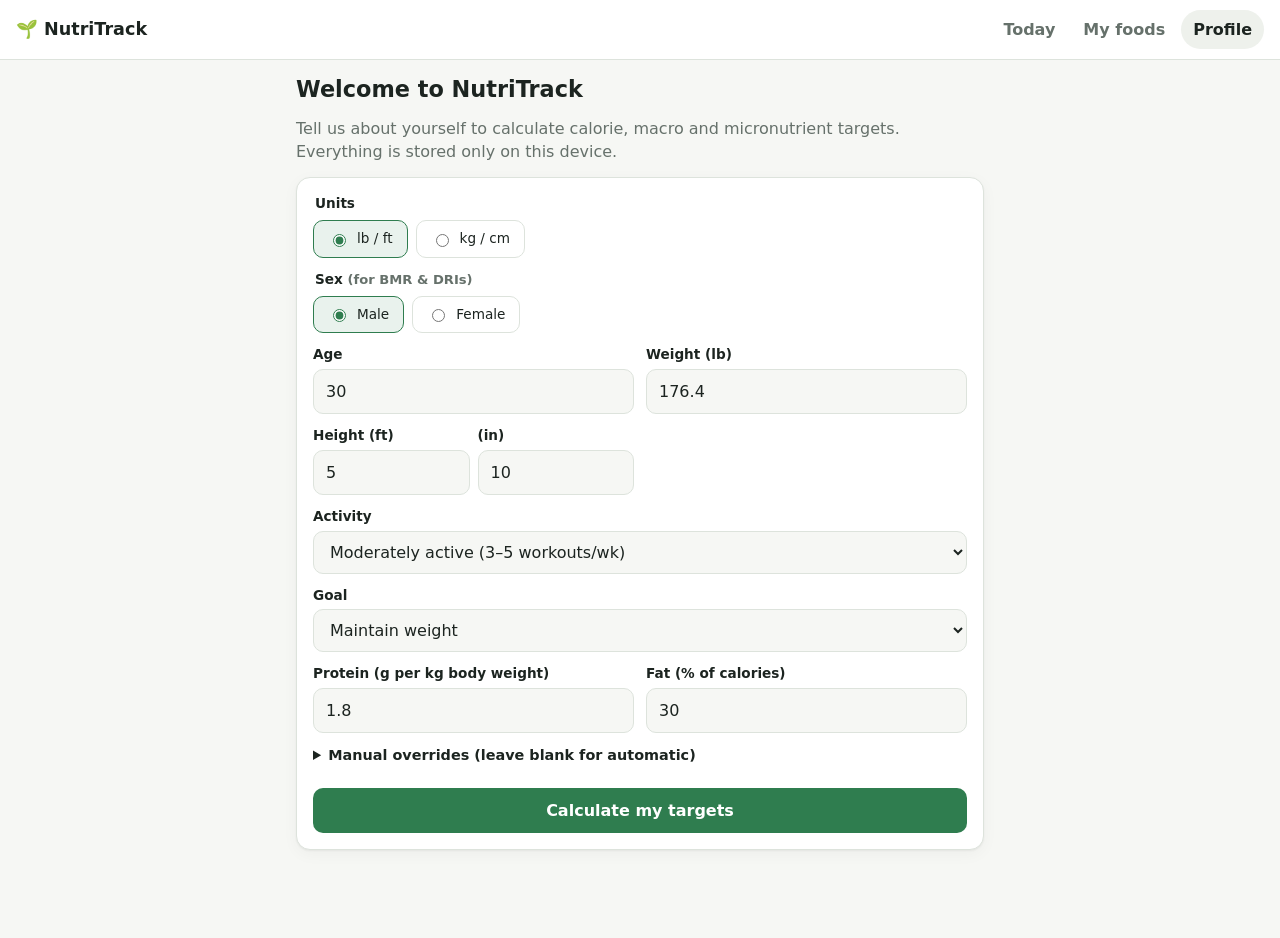
==== index.html @ bae840e8 "Stage 1: research doc and core food/macro/micronutrient tracker Co-Authored-By: Claude Opus 5.5 <nor" ====
<!doctype html>
<html lang="en">
<head>
  <meta charset="utf-8">
  <meta name="viewport" content="width=device-width, initial-scale=1, viewport-fit=cover">
  <meta name="theme-color" content="#2f7d4f">
  <title>NutriTrack</title>
  <link rel="stylesheet" href="css/styles.css">
</head>
<body>
  <header class="topbar">
    <div class="brand"><span class="logo" aria-hidden="true">🌱</span> NutriTrack</div>
    <nav class="nav" aria-label="Main">
      <button data-nav="today">Today</button>
      <button data-nav="foods">My foods</button>
      <button data-nav="profile">Profile</button>
    </nav>
  </header>
  <main id="main" class="container"></main>
  <div id="modal"></div>
  <div id="toast" role="status" aria-live="polite"></div>
  <script type="module" src="js/app.js"></script>
</body>
</html>
---- css/styles.css ----
:root {
  --bg: #f6f7f4;
  --surface: #ffffff;
  --surface-2: #eef1ec;
  --text: #1c2420;
  --muted: #66716b;
  --border: #dde3dc;
  --accent: #2f7d4f;
  --accent-ink: #ffffff;
  --protein: #3d7be0;
  --carbs: #e0a33d;
  --fat: #c95a8a;
  --low: #d98a2b;
  --mid: #c9b13a;
  --met: #2f9a5a;
  --over: #d0473f;
  --radius: 14px;
  --shadow: 0 1px 2px rgb(0 0 0 / .05), 0 4px 16px rgb(0 0 0 / .04);
  color-scheme: light;
}
@media (prefers-color-scheme: dark) {
  :root:not([data-theme="light"]) {
    --bg: #111513; --surface: #1a201d; --surface-2: #232b27; --text: #e7ece9; --muted: #95a29b;
    --border: #2d3631; --accent: #4cb07a; --accent-ink: #0d1510;
    --protein: #6b9cf0; --carbs: #ebb85e; --fat: #e07dab;
    --low: #e09a45; --mid: #d6c25a; --met: #4cb07a; --over: #ec6a62;
    --shadow: none; color-scheme: dark;
  }
}

* { box-sizing: border-box; }
html { -webkit-text-size-adjust: 100%; }
body {
  margin: 0; background: var(--bg); color: var(--text);
  font: 16px/1.45 system-ui, -apple-system, "Segoe UI", Roboto, sans-serif;
  padding-bottom: calc(72px + env(safe-area-inset-bottom));
}
body.modal-open { overflow: hidden; }
h1, h2, h3, h4 { margin: 0; line-height: 1.2; }
h3 { font-size: 1.05rem; }
.num { font-variant-numeric: tabular-nums; }
.muted { color: var(--muted); }
.small { font-size: .82rem; }
button, input, select { font: inherit; color: inherit; }

/* Top bar & nav */
.topbar {
  position: sticky; top: 0; z-index: 10; background: var(--surface); border-bottom: 1px solid var(--border);
  display: flex; align-items: center; justify-content: space-between; padding: 10px 16px;
}
.brand { font-weight: 700; font-size: 1.1rem; display: flex; gap: 6px; align-items: center; }
.nav { display: flex; gap: 4px; }
.nav button {
  border: 0; background: none; padding: 8px 12px; border-radius: 999px; cursor: pointer; color: var(--muted); font-weight: 600;
}
.nav button[aria-current="page"] { background: var(--surface-2); color: var(--text); }
@media (max-width: 640px) {
  .nav {
    position: fixed; bottom: 0; left: 0; right: 0; background: var(--surface); border-top: 1px solid var(--border);
    justify-content: space-around; padding: 8px 8px calc(8px + env(safe-area-inset-bottom));
  }
  .nav button { flex: 1; }
}

.container { max-width: 720px; margin: 0 auto; padding: 16px; display: grid; gap: 14px; }
.card { background: var(--surface); border: 1px solid var(--border); border-radius: var(--radius); padding: 16px; box-shadow: var(--shadow); }
.view-title { font-size: 1.4rem; }
.intro { margin: 0; color: var(--muted); }

/* Buttons */
.btn { border: 1px solid transparent; border-radius: 10px; padding: 10px 14px; font-weight: 600; cursor: pointer; }
.btn-primary { background: var(--accent); color: var(--accent-ink); }
.btn-ghost { background: var(--surface-2); }
.btn-danger { background: none; border-color: var(--over); color: var(--over); }
.btn.full { width: 100%; margin-top: 12px; }
.icon-btn { border: 0; background: none; cursor: pointer; width: 36px; height: 36px; border-radius: 50%; color: var(--muted); font-size: 1rem; }
.icon-btn:hover { background: var(--surface-2); }
.link { border: 0; background: none; color: var(--accent); cursor: pointer; padding: 4px 0; font-weight: 600; }
:focus-visible { outline: 2px solid var(--accent); outline-offset: 2px; }

/* Date nav */
.date-nav { display: flex; align-items: center; justify-content: space-between; }
.date-nav h2 { font-size: 1.25rem; }
.date-nav .icon-btn { font-size: 1.6rem; }

/* Summary */
.summary { display: grid; grid-template-columns: auto 1fr; gap: 16px 20px; align-items: center; }
.ring-wrap { position: relative; width: 132px; height: 132px; }
.ring { width: 100%; height: 100%; transform: rotate(-90deg); }
.ring circle { fill: none; stroke-width: 11; }
.ring-track { stroke: var(--surface-2); }
.ring-fill { stroke: var(--accent); stroke-linecap: round; transition: stroke-dashoffset .5s ease; }
.ring-fill.is-over { stroke: var(--over); }
.ring-label { position: absolute; inset: 0; display: grid; place-content: center; text-align: center; }
.ring-label strong { font-size: 1.6rem; }
.summary-stats { display: grid; gap: 8px; }
.summary-stats div { display: flex; flex-direction: column; }
.summary-stats strong { font-size: 1.2rem; }
.macros { grid-column: 1 / -1; display: grid; grid-template-columns: repeat(3, 1fr); gap: 12px; }
.macro-head { display: flex; flex-wrap: wrap; align-items: center; gap: 4px 6px; font-weight: 600; font-size: .9rem; margin-bottom: 6px; }
.macro-head .muted { font-weight: 400; font-size: .8rem; width: 100%; }
.macro-sub { font-size: .75rem; margin-top: 4px; }
.dot { width: 8px; height: 8px; border-radius: 50%; display: inline-block; }
.dot-protein, .fill-protein { background: var(--protein); }
.dot-carbs, .fill-carbs { background: var(--carbs); }
.dot-fat, .fill-fat { background: var(--fat); }
@media (max-width: 420px) { .summary { grid-template-columns: 1fr; justify-items: center; } .summary-stats { grid-auto-flow: column; gap: 32px; } .macros { justify-self: stretch; } }

.bar { height: 8px; background: var(--surface-2); border-radius: 999px; overflow: hidden; }
.bar-fill { height: 100%; border-radius: inherit; transition: width .4s ease; }
.s-low { --c: var(--low); } .s-mid { --c: var(--mid); } .s-met, .s-ok-limit { --c: var(--met); } .s-over { --c: var(--over); } .s-none { --c: var(--muted); }
.bar-fill[class*="s-"] { background: var(--c); }

/* Meals */
.meal-head { display: flex; justify-content: space-between; align-items: baseline; margin-bottom: 8px; gap: 8px; }
.entries { list-style: none; margin: 0 0 8px; padding: 0; }
.entries li { display: flex; align-items: center; gap: 10px; padding: 8px 0; border-top: 1px solid var(--border); }
.entries li:first-child { border-top: 0; }
.entry-main { flex: 1; min-width: 0; display: flex; flex-direction: column; }
.entry-name { white-space: nowrap; overflow: hidden; text-overflow: ellipsis; }
.meal-actions { display: flex; gap: 8px; flex-wrap: wrap; }
.meal-actions .btn { padding: 8px 12px; font-size: .9rem; }

/* Micros */
.micros { list-style: none; padding: 0; margin: 0; display: grid; grid-template-columns: 1fr 1fr; gap: 12px 20px; }
@media (max-width: 520px) { .micros { grid-template-columns: 1fr; } }
.micro-head { display: flex; align-items: baseline; gap: 6px; margin-bottom: 4px; font-size: .9rem; }
.micro-head > span:first-child { font-weight: 600; }
.micro-head .muted { flex: 1; text-align: right; }
.pct { font-weight: 700; font-size: .8rem; min-width: 40px; text-align: right; color: var(--c); }
.legend { display: flex; flex-wrap: wrap; gap: 6px; margin: 14px 0 0; }
.chip { display: inline-block; padding: 2px 8px; border-radius: 999px; font-size: .75rem; font-weight: 600;
  background: color-mix(in srgb, var(--c) 16%, transparent); color: var(--c); }
.tag { font-size: .7rem; padding: 1px 6px; border-radius: 6px; background: var(--surface-2); color: var(--muted); }

/* Forms */
.form-grid { display: grid; grid-template-columns: 1fr 1fr; gap: 12px; }
.span-2 { grid-column: 1 / -1; }
label { display: flex; flex-direction: column; gap: 4px; font-size: .85rem; font-weight: 600; }
input, select {
  border: 1px solid var(--border); background: var(--bg); border-radius: 10px; padding: 10px 12px; font-weight: 400; font-size: 1rem; width: 100%;
}
fieldset { border: 0; padding: 0; margin: 0; }
legend { font-size: .85rem; font-weight: 600; margin-bottom: 6px; }
.seg { display: flex; flex-wrap: wrap; gap: 8px; }
.seg legend { width: 100%; }
.seg label { flex-direction: row; align-items: center; gap: 8px; padding: 8px 14px; border: 1px solid var(--border); border-radius: 10px; cursor: pointer; font-weight: 500; }
.seg label:has(input:checked) { border-color: var(--accent); background: color-mix(in srgb, var(--accent) 10%, transparent); }
.seg input { width: auto; accent-color: var(--accent); }
.height-imp { display: grid; grid-template-columns: 1fr 1fr; gap: 8px; }
details summary { cursor: pointer; font-weight: 600; font-size: .9rem; margin-bottom: 10px; }
[hidden] { display: none !important; }
.target-grid { display: grid; grid-template-columns: repeat(3, 1fr); gap: 12px; margin: 12px 0; }
.target-grid div { display: flex; flex-direction: column; background: var(--surface-2); border-radius: 10px; padding: 10px; }
@media (max-width: 420px) { .target-grid { grid-template-columns: repeat(2, 1fr); } }
.note { background: color-mix(in srgb, var(--low) 14%, transparent); border-radius: 10px; padding: 10px; font-size: .9rem; }
.row-actions { display: flex; flex-wrap: wrap; gap: 8px; margin-top: 10px; }
.file-btn { flex-direction: row; font-size: 1rem; }

/* Modal */
.backdrop { position: fixed; inset: 0; z-index: 50; background: rgb(0 0 0 / .45); display: flex; align-items: flex-end; justify-content: center; }
.modal {
  background: var(--surface); width: 100%; max-width: 560px; max-height: 88vh; display: flex; flex-direction: column;
  border-radius: 18px 18px 0 0; padding: 16px; padding-bottom: calc(16px + env(safe-area-inset-bottom)); overflow: hidden;
}
@media (min-width: 641px) { .backdrop { align-items: center; } .modal { border-radius: 18px; } }
#modal-body { overflow-y: auto; display: flex; flex-direction: column; gap: 10px; }
.modal-head { display: flex; justify-content: space-between; align-items: center; margin-bottom: 12px; }
.results h4 { font-size: .75rem; text-transform: uppercase; letter-spacing: .06em; color: var(--muted); margin: 10px 0 4px; }
.results ul { list-style: none; margin: 0; padding: 0; }
.result { width: 100%; text-align: left; border: 0; background: none; padding: 10px 8px; border-radius: 10px; cursor: pointer; display: flex; flex-direction: column; }
.result:hover { background: var(--surface-2); }
.picker-links { display: flex; justify-content: flex-end; }
.detail-name { font-size: 1.15rem; }
.amount-row { display: grid; grid-template-columns: 1fr 2fr; gap: 10px; }
.preview-grid { display: grid; grid-template-columns: repeat(4, 1fr); gap: 8px; text-align: center; }
.preview-grid div { background: var(--surface-2); border-radius: 10px; padding: 10px 4px; display: flex; flex-direction: column; }
.preview-grid strong { font-size: 1.15rem; }

#toast {
  position: fixed; left: 50%; bottom: calc(90px + env(safe-area-inset-bottom)); transform: translate(-50%, 20px); opacity: 0;
  background: var(--text); color: var(--bg); padding: 10px 16px; border-radius: 999px; font-weight: 600; transition: .25s; pointer-events: none; z-index: 60;
}
#toast.show { opacity: 1; transform: translate(-50%, 0); }
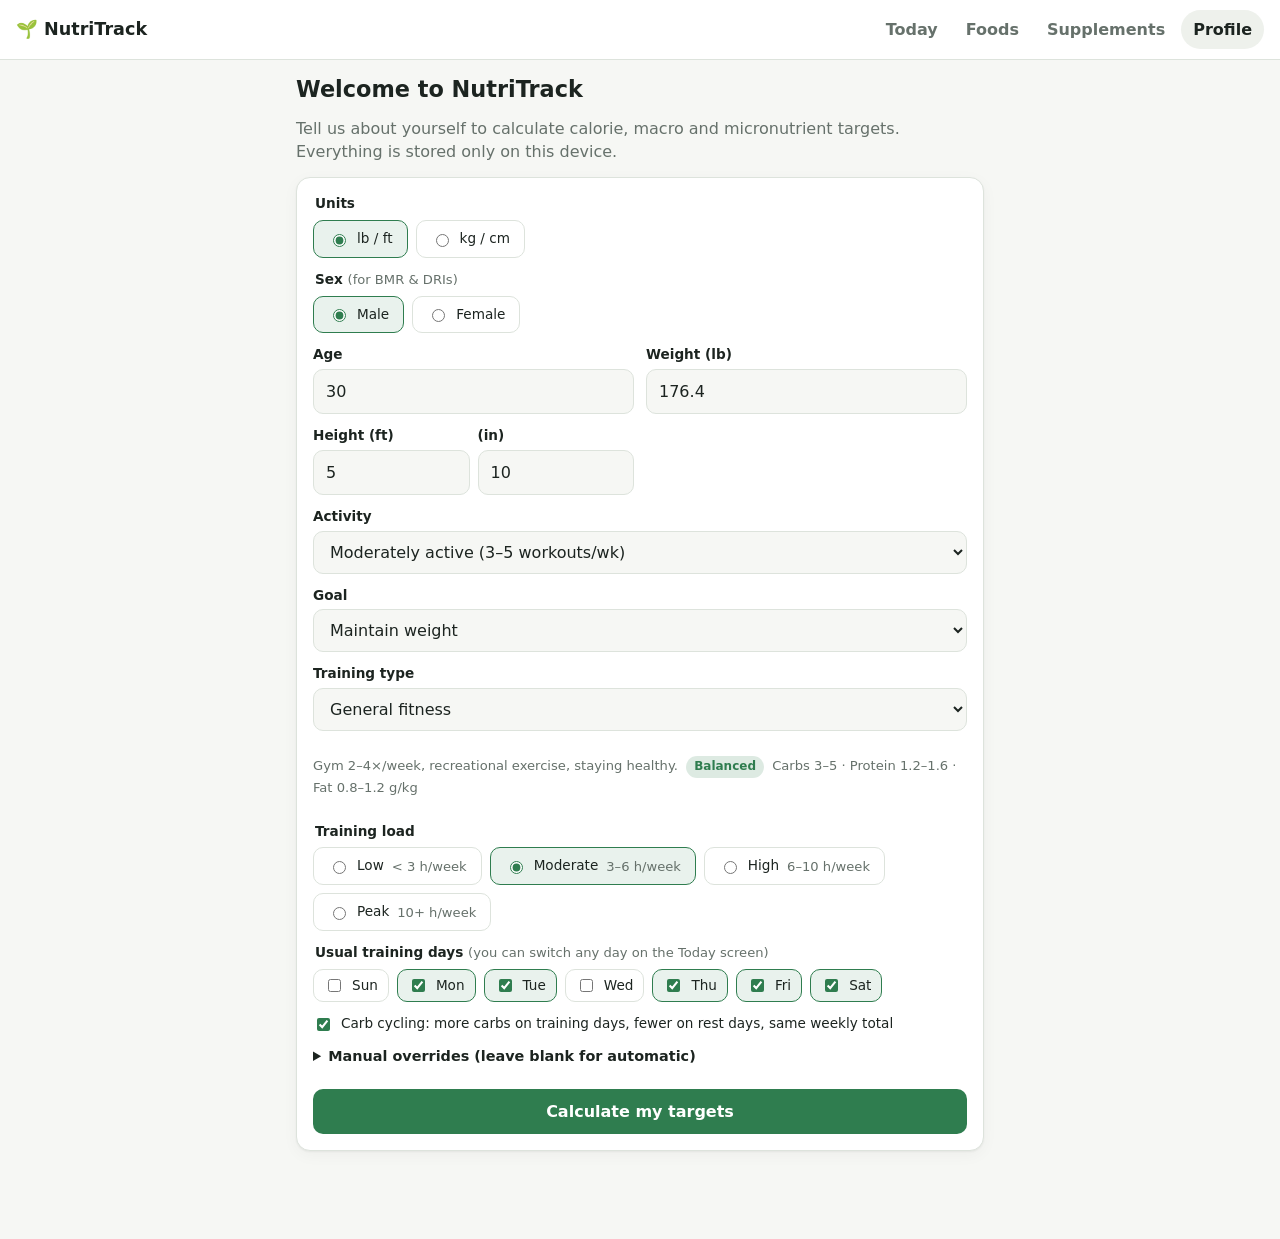
==== commit c73d5fdc: "Stage 2: water tracking, supplement stack, carb cycling - Water target 35 ml/kg plus a training-day " ====
--- a/index.html
+++ b/index.html
@@ -12,7 +12,8 @@
     <div class="brand"><span class="logo" aria-hidden="true">🌱</span> NutriTrack</div>
     <nav class="nav" aria-label="Main">
       <button data-nav="today">Today</button>
-      <button data-nav="foods">My foods</button>
+      <button data-nav="foods">Foods</button>
+      <button data-nav="supps">Supplements</button>
       <button data-nav="profile">Profile</button>
     </nav>
   </header>
--- a/css/styles.css
+++ b/css/styles.css
@@ -182,3 +182,66 @@
   background: var(--text); color: var(--bg); padding: 10px 16px; border-radius: 999px; font-weight: 600; transition: .25s; pointer-events: none; z-index: 60;
 }
 #toast.show { opacity: 1; transform: translate(-50%, 0); }
+
+/* Training recommendations */
+.emph-carbs { --c: var(--carbs); } .emph-protein { --c: var(--protein); } .emph-balanced { --c: var(--accent); }
+.training-badge { grid-column: 1 / -1; display: flex; flex-wrap: wrap; gap: 6px 10px; align-items: center; border: 0; background: none; padding: 0; cursor: pointer; text-align: left; }
+.training-desc .chip { margin: 0 4px; }
+.table-wrap { overflow-x: auto; margin: 8px -4px; }
+table { border-collapse: collapse; width: 100%; font-size: .88rem; }
+th, td { padding: 8px 6px; text-align: left; border-bottom: 1px solid var(--border); vertical-align: middle; }
+thead th { font-size: .72rem; text-transform: uppercase; letter-spacing: .04em; color: var(--muted); font-weight: 600; }
+tbody th { font-weight: 600; white-space: nowrap; }
+.compare-table tbody th { white-space: normal; min-width: 150px; }
+.compare-table tr.is-current { background: color-mix(in srgb, var(--accent) 10%, transparent); }
+.tips-title { font-size: .9rem; margin: 14px 0 6px; }
+.tips { margin: 0 0 12px; padding-left: 20px; display: grid; gap: 6px; font-size: .9rem; }
+.seg .muted { font-weight: 400; }
+td.num, .chip { white-space: nowrap; }
+
+/* Stage 2: day type, water, supplements */
+.bar { display: flex; }
+.bar[class*="s-"] .bar-fill { background: var(--c); }
+.bar-fill { flex: none; }
+.bar-fill + .bar-fill { border-radius: 0 999px 999px 0; }
+.bar-fill.supp { opacity: .5; background-image: repeating-linear-gradient(45deg, transparent 0 3px, rgb(255 255 255 / .35) 3px 6px); }
+.supp-chip { --c: var(--muted); }
+.over-note { color: var(--over); display: block; margin-top: 3px; }
+.daytype { display: grid; grid-template-columns: 1fr 1fr; gap: 6px; background: var(--surface-2); padding: 4px; border-radius: 12px; }
+.daytype button { border: 0; background: none; padding: 8px; border-radius: 9px; font-weight: 600; cursor: pointer; color: var(--muted); }
+.daytype button[aria-pressed="true"] { background: var(--surface); color: var(--text); box-shadow: var(--shadow); }
+.daytype-note { margin: -6px 0 0; text-align: center; }
+.two-col { display: grid; grid-template-columns: 1fr 1fr; gap: 14px; align-items: start; }
+@media (max-width: 640px) { .two-col { grid-template-columns: 1fr; } }
+.water-glass { position: relative; height: 84px; border-radius: 12px; background: var(--surface-2); overflow: hidden; margin-bottom: 10px; }
+.water-level { position: absolute; left: 0; right: 0; bottom: 0; background: linear-gradient(180deg, #5fb3e8, #2f86c8); transition: height .5s ease; }
+.water-pct { position: absolute; inset: 0; display: grid; place-items: center; font-weight: 700; font-size: 1.3rem; }
+.water-actions { display: flex; flex-wrap: wrap; gap: 6px; align-items: center; margin-bottom: 6px; }
+.water-actions .btn { padding: 7px 10px; font-size: .88rem; }
+.water p, .supps p { margin: 4px 0 0; }
+.dose-list { list-style: none; padding: 0; margin: 0 0 10px; }
+.dose-list li { display: flex; align-items: center; gap: 10px; padding: 7px 0; border-top: 1px solid var(--border); }
+.dose-list li:first-child { border-top: 0; }
+.dose-list li.is-taken .entry-name { text-decoration: line-through; color: var(--muted); }
+.dose-check { flex: none; width: 28px; height: 28px; border-radius: 50%; border: 2px solid var(--border); background: none; cursor: pointer; font-weight: 700; color: var(--accent-ink); }
+.dose-check[aria-pressed="true"] { background: var(--accent); border-color: var(--accent); }
+.supp-list { list-style: none; margin: 0; padding: 0; }
+.supp-item { padding: 12px 0; border-top: 1px solid var(--border); }
+.supp-item:first-child { border-top: 0; }
+.supp-item.is-paused { opacity: .55; }
+.supp-top { display: flex; gap: 10px; align-items: flex-start; flex-wrap: wrap; }
+.supp-top .entry-main { min-width: 180px; }
+.supp-top .entry-name { white-space: normal; }
+.supp-btns { display: flex; gap: 6px; align-items: center; }
+.supp-btns .btn { padding: 6px 10px; font-size: .85rem; }
+.supp-item .tips { margin: 8px 0 0; color: var(--muted); }
+.template-grid { display: grid; grid-template-columns: repeat(auto-fill, minmax(150px, 1fr)); gap: 8px; margin-top: 10px; }
+.template { text-align: left; border: 1px solid var(--border); background: var(--bg); border-radius: 10px; padding: 10px; cursor: pointer; display: flex; flex-direction: column; gap: 2px; }
+.template:hover:not(:disabled) { border-color: var(--accent); }
+.template:disabled { opacity: .5; cursor: default; }
+.warn-card { border-color: var(--low); }
+.time-row { display: grid; grid-template-columns: repeat(3, 1fr); gap: 8px; }
+label.check { flex-direction: row; align-items: center; gap: 8px; font-weight: 500; }
+label.check input { width: auto; accent-color: var(--accent); }
+.days label { padding: 6px 10px; }
+@media (max-width: 640px) { .nav button { padding: 8px 4px; font-size: .9rem; } }
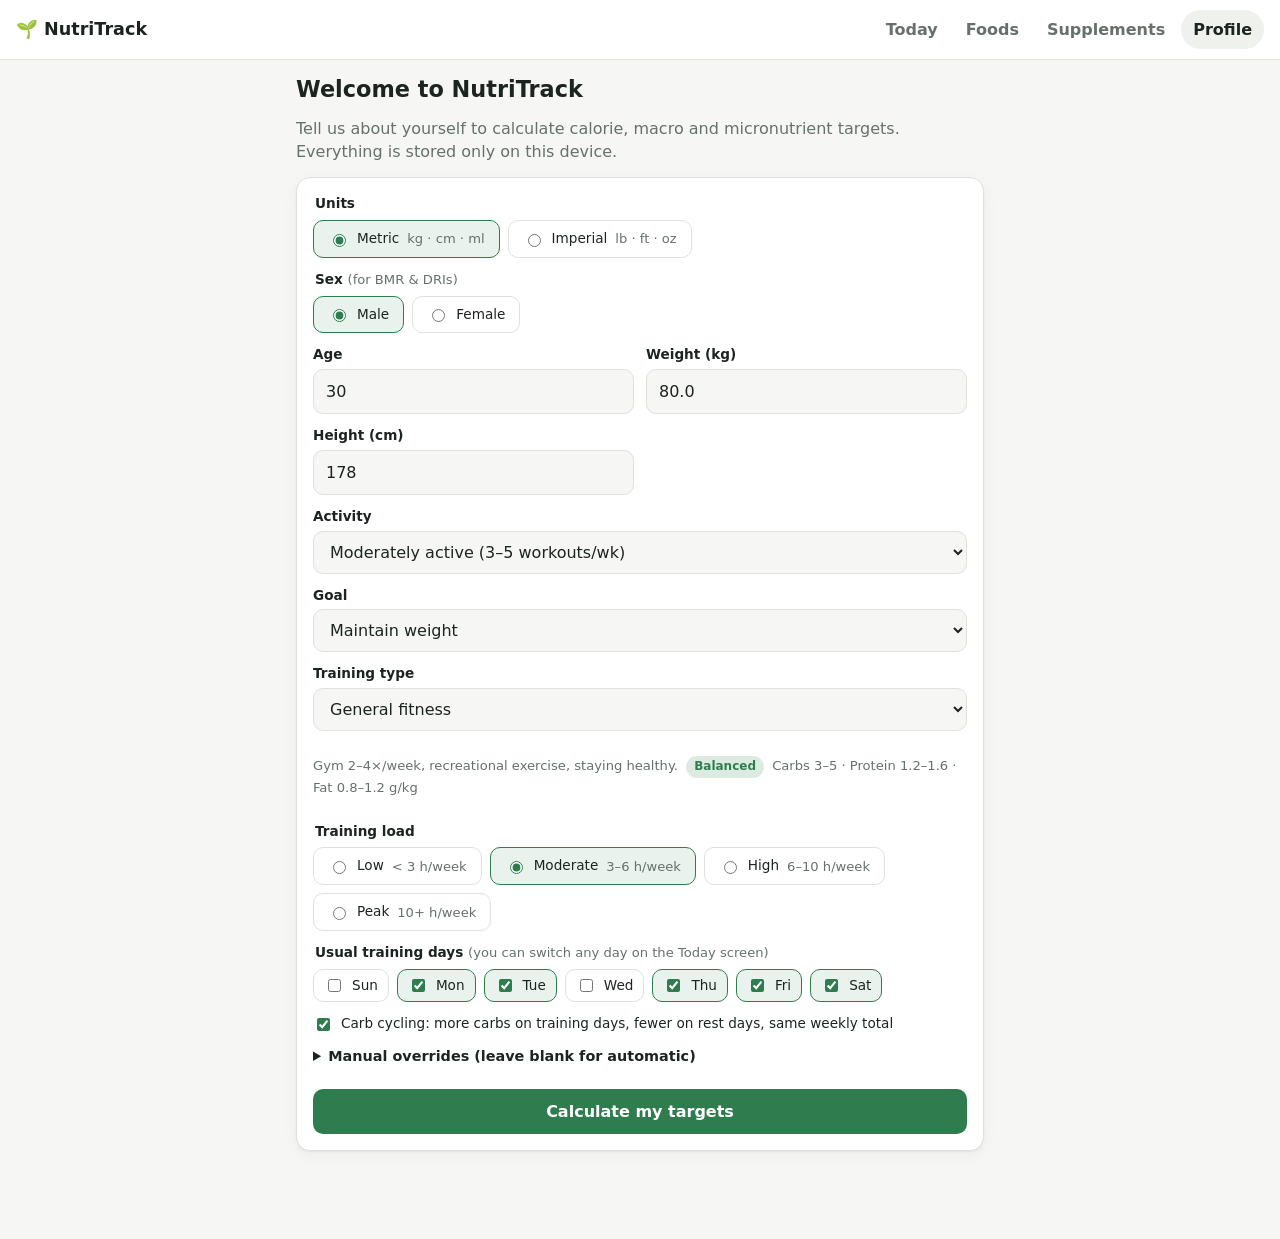
==== commit 59c93a88: "Stage 3: pacing engine, reminders and installable PWA - Pace check card: compares intake with where " ====
--- a/index.html
+++ b/index.html
@@ -5,6 +5,10 @@
   <meta name="viewport" content="width=device-width, initial-scale=1, viewport-fit=cover">
   <meta name="theme-color" content="#2f7d4f">
   <title>NutriTrack</title>
+  <link rel="manifest" href="manifest.webmanifest">
+  <link rel="icon" href="icons/icon.svg" type="image/svg+xml">
+  <link rel="apple-touch-icon" href="icons/icon-192.png">
+  <meta name="apple-mobile-web-app-capable" content="yes">
   <link rel="stylesheet" href="css/styles.css">
 </head>
 <body>
@@ -19,6 +23,7 @@
   </header>
   <main id="main" class="container"></main>
   <div id="modal"></div>
+  <div id="banner" role="status" aria-live="polite"></div>
   <div id="toast" role="status" aria-live="polite"></div>
   <script type="module" src="js/app.js"></script>
 </body>
--- a/css/styles.css
+++ b/css/styles.css
@@ -245,3 +245,31 @@
 label.check input { width: auto; accent-color: var(--accent); }
 .days label { padding: 6px 10px; }
 @media (max-width: 640px) { .nav button { padding: 8px 4px; font-size: .9rem; } }
+
+.water-parts { list-style: none; margin: 4px 0 0; padding: 0; display: grid; gap: 3px; }
+.water-parts li { display: flex; justify-content: space-between; gap: 8px; }
+.creatine-hint { align-self: end; margin: 0 0 6px; }
+
+/* Stage 3: pace + reminders */
+.pace-list { list-style: none; margin: 0; padding: 0; display: grid; gap: 10px; }
+.pace-head { display: flex; align-items: center; gap: 8px; font-size: .9rem; margin-bottom: 4px; }
+.pace-head > span:first-child { font-weight: 600; min-width: 64px; }
+.pace-head .muted { flex: 1; text-align: right; }
+.pace-bar { position: relative; overflow: visible; }
+.fill-kcal { background: var(--accent); }
+.fill-water { background: #3a97d6; }
+.pace-marker { position: absolute; top: -4px; bottom: -4px; width: 2px; margin-left: -1px; background: var(--text); border-radius: 2px; }
+.pace-marker::after { content: ''; position: absolute; top: -3px; left: -3px; width: 8px; height: 8px; border-radius: 50%; background: var(--text); }
+.gaps { margin-top: 14px; padding-top: 10px; border-top: 1px solid var(--border); }
+.gaps h4 { font-size: .9rem; margin-bottom: 4px; }
+.gaps p { margin: 4px 0; }
+.reminder-cta { margin: 12px 0 0; padding: 10px; border-radius: 10px; background: var(--surface-2); }
+.perm { margin: 0; padding: 8px 10px; border-radius: 10px; background: var(--surface-2); }
+#banner { position: fixed; top: 10px; left: 50%; transform: translateX(-50%); width: min(560px, calc(100% - 24px)); z-index: 70; display: grid; gap: 8px; pointer-events: none; }
+.banner-item {
+  pointer-events: auto; background: var(--surface); border: 1px solid var(--border); border-left: 4px solid var(--accent); border-radius: 12px;
+  box-shadow: 0 8px 30px rgb(0 0 0 / .18); padding: 10px 8px 10px 14px; display: flex; gap: 8px; align-items: flex-start; font-size: .92rem;
+  animation: slide-in .3s ease;
+}
+.banner-item span { flex: 1; padding-top: 6px; }
+@keyframes slide-in { from { transform: translateY(-20px); opacity: 0; } }
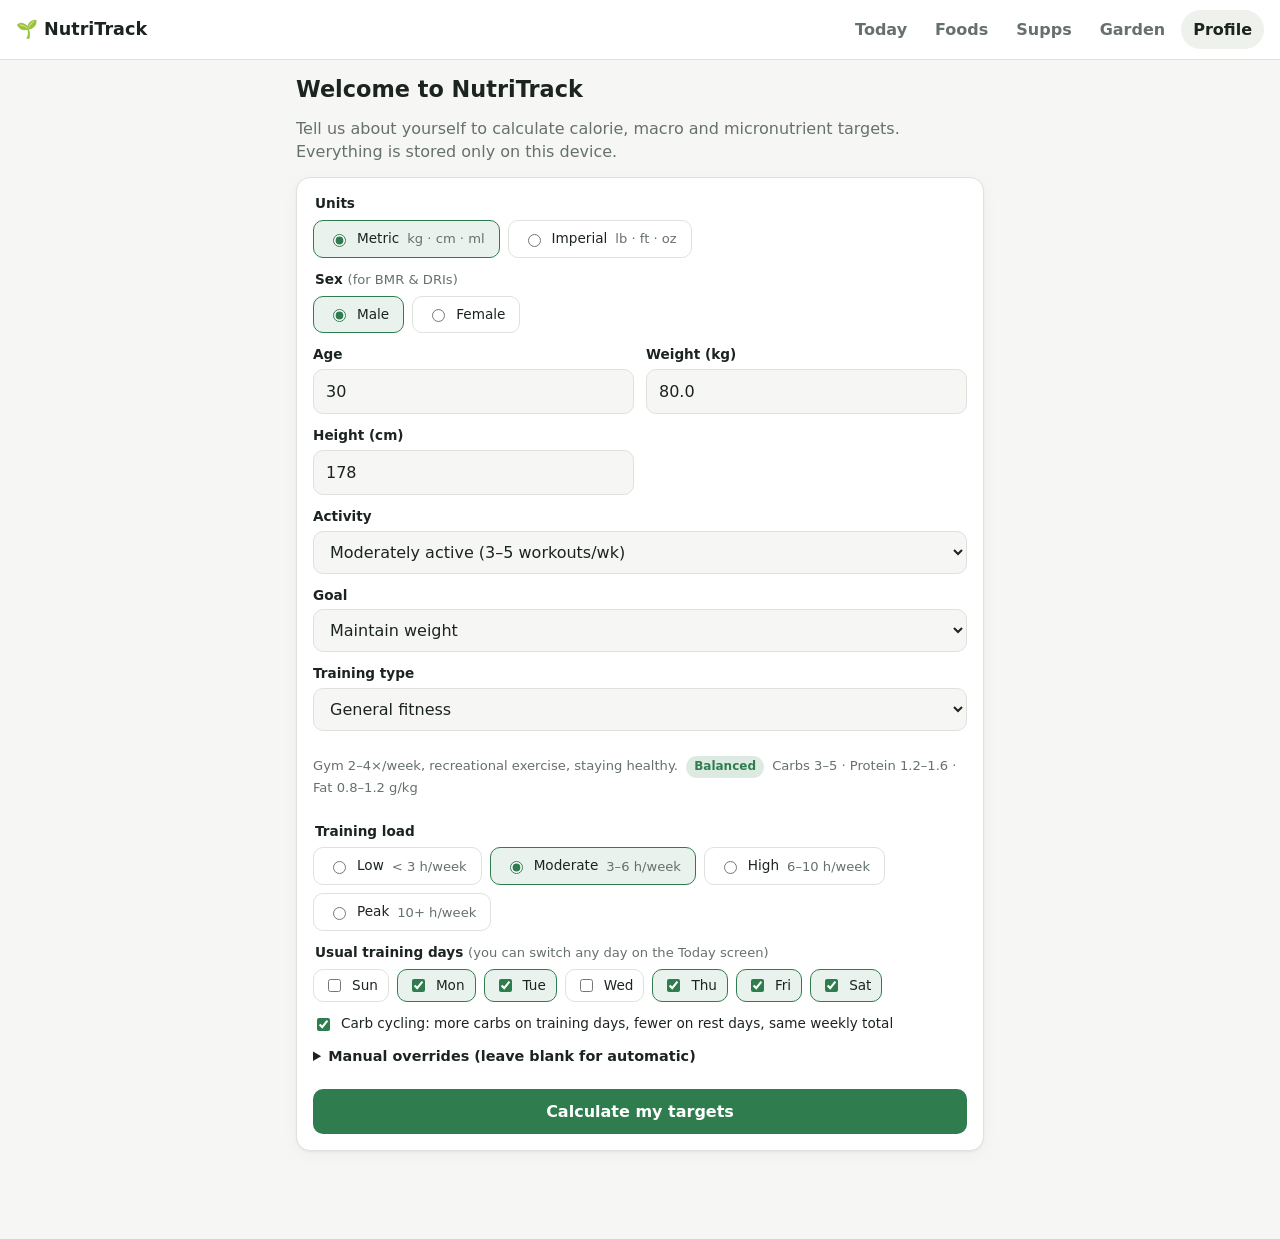
==== commit 139ecc64: "Stage 4: garden progression - Daily score (0-100) across calories, macros, micronutrients, water and" ====
--- a/index.html
+++ b/index.html
@@ -17,7 +17,8 @@
     <nav class="nav" aria-label="Main">
       <button data-nav="today">Today</button>
       <button data-nav="foods">Foods</button>
-      <button data-nav="supps">Supplements</button>
+      <button data-nav="supps">Supps</button>
+      <button data-nav="garden">Garden</button>
       <button data-nav="profile">Profile</button>
     </nav>
   </header>
--- a/css/styles.css
+++ b/css/styles.css
@@ -273,3 +273,53 @@
 }
 .banner-item span { flex: 1; padding-top: 6px; }
 @keyframes slide-in { from { transform: translateY(-20px); opacity: 0; } }
+
+/* Stage 4: garden */
+.tree-card { display: grid; grid-template-columns: auto 1fr; gap: 14px; align-items: center;
+  background: linear-gradient(180deg, color-mix(in srgb, #8fd3ff 14%, var(--surface)) 0%, var(--surface) 70%); }
+.tree-stage { border: 0; background: none; padding: 0; cursor: pointer; }
+.tree { display: block; overflow: visible; }
+.tree-stage .tree { animation: sway 6s ease-in-out infinite; transform-origin: 50% 95%; }
+@keyframes sway { 50% { transform: rotate(1.2deg); } }
+@media (prefers-reduced-motion: reduce) { .tree-stage .tree { animation: none; } }
+.tree-muted { filter: grayscale(1); opacity: .45; }
+.tree-title { display: flex; justify-content: space-between; align-items: baseline; gap: 8px; }
+.tree-title strong { font-size: 1.15rem; }
+.tree-score { font-size: 1.4rem; font-weight: 700; }
+.tree-score .muted { font-size: .85rem; font-weight: 500; }
+.stage-track { display: grid; grid-template-columns: repeat(5, 1fr); gap: 4px; margin: 6px 0; }
+.stage-track span { height: 6px; border-radius: 999px; background: var(--surface-2); }
+.stage-track span.done { background: var(--met); }
+.tree-info p { margin: 4px 0; }
+.streak-row { display: flex; gap: 14px; font-size: .9rem; margin: 6px 0; }
+.grow-tips { list-style: none; margin: 8px 0 0; padding: 0; display: grid; gap: 5px; font-size: .86rem; }
+.grow-tips li { display: flex; gap: 8px; align-items: baseline; }
+.gain { flex: none; font-weight: 700; font-size: .75rem; color: var(--met); background: color-mix(in srgb, var(--met) 14%, transparent); border-radius: 999px; padding: 1px 7px; }
+@media (max-width: 420px) { .tree-card { grid-template-columns: 1fr; justify-items: center; text-align: left; } .tree-info { width: 100%; } }
+
+.garden-hero { display: flex; gap: 16px; align-items: center; }
+.level-badge { flex: none; width: 72px; height: 72px; border-radius: 50%; display: grid; place-content: center; text-align: center;
+  background: radial-gradient(circle at 30% 30%, #6fcf8f, var(--accent)); color: #fff; }
+.level-badge .muted { color: rgb(255 255 255 / .8); line-height: 1; }
+.level-badge strong { font-size: 1.7rem; line-height: 1.1; }
+.level-info { flex: 1; display: grid; gap: 6px; }
+.level-info p { margin: 0; }
+.level-row { display: flex; justify-content: space-between; gap: 8px; flex-wrap: wrap; align-items: baseline; }
+.level-fill { background: linear-gradient(90deg, var(--accent), #8fd36b); }
+.stat-grid { display: grid; grid-template-columns: repeat(4, 1fr); gap: 10px; }
+.stat { display: flex; flex-direction: column; align-items: center; padding: 12px 6px; text-align: center; }
+.stat strong { font-size: 1.4rem; }
+@media (max-width: 420px) { .stat-grid { grid-template-columns: repeat(2, 1fr); } }
+.forest { display: grid; grid-template-columns: repeat(7, 1fr); gap: 4px; margin-top: 8px; }
+.forest-day { text-align: center; }
+.plot { aspect-ratio: 1; border-radius: 8px; border: 0; padding: 2px; background: color-mix(in srgb, #8a6a4a 10%, var(--surface-2)); display: grid; place-items: center; cursor: pointer; font-size: .9rem; }
+.plot .tree { width: 100%; height: auto; }
+.plot.empty, .plot.future { cursor: default; }
+.plot.future { background: none; border: 1px dashed var(--border); }
+.plot.is-today { outline: 2px solid var(--accent); outline-offset: 1px; }
+.seed-grid { display: grid; grid-template-columns: repeat(auto-fill, minmax(96px, 1fr)); gap: 8px; margin-top: 10px; }
+.seed { border: 1px solid var(--border); background: var(--bg); border-radius: 12px; padding: 8px 4px; display: flex; flex-direction: column; align-items: center; gap: 2px; cursor: pointer; font-size: .85rem; font-weight: 600; }
+.seed.is-selected { border-color: var(--accent); background: color-mix(in srgb, var(--accent) 10%, transparent); }
+.seed:disabled { cursor: default; }
+.stage-chip { display: inline-block; padding: 2px 8px; border-radius: 999px; background: var(--surface-2); font-size: .75rem; margin: 2px 0; }
+@media (max-width: 640px) { .nav button { font-size: .82rem; padding: 8px 2px; } }
